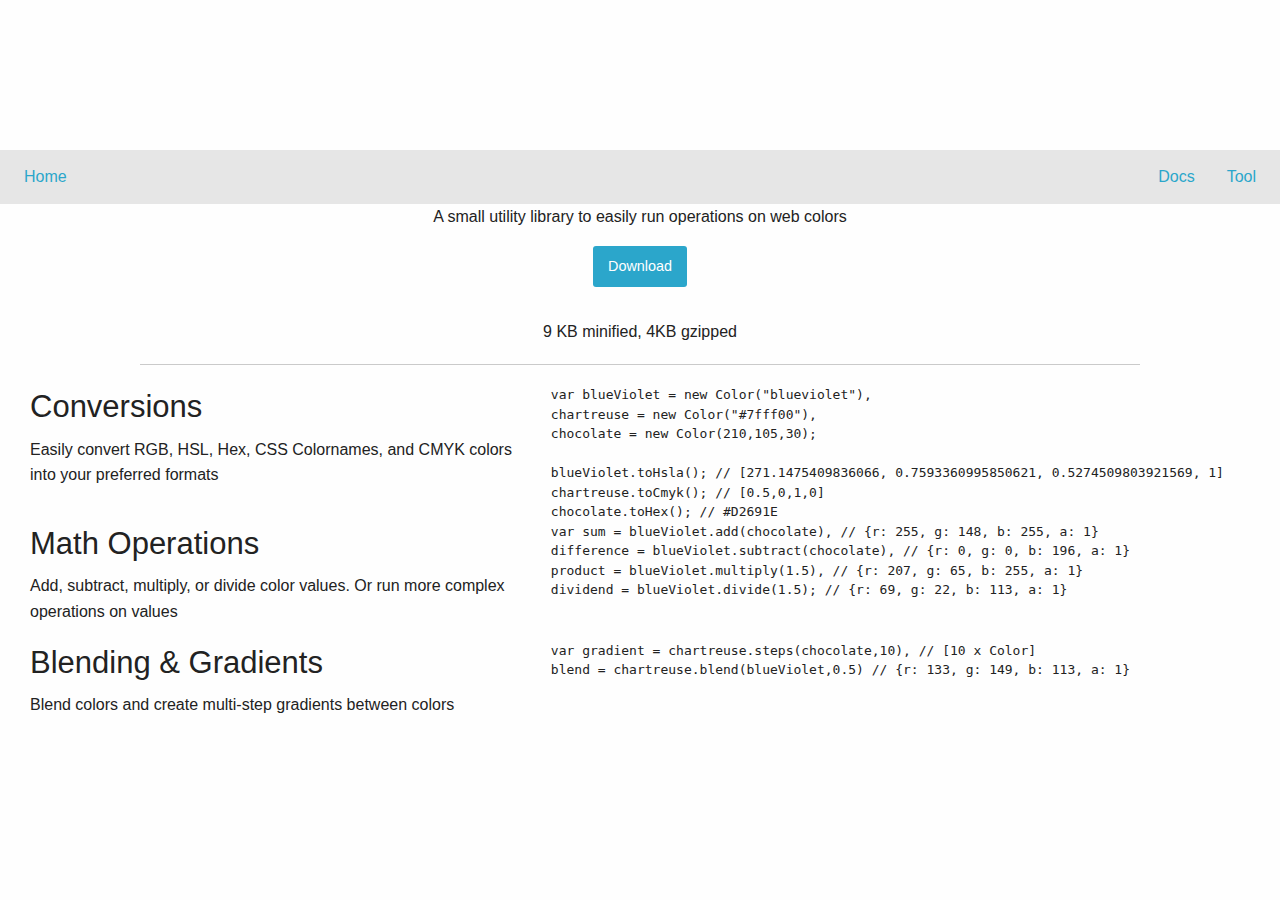
==== index.html @ 23910726 "added download button" ====
<html>
	<head>
		<link rel="stylesheet" href="css/foundation.css" />
		<link rel="stylesheet" href="css/prism.css" />
		<link rel="stylesheet" href="css/index.css" />
		<title>ColorMathJS</title>
	</head>
	
	<body>
		<canvas id="logo"><h1>ColorMathJS</h1></canvas>
		<header class="top-bar">
			<ul class="vertical medium-horizontal menu icon-top top-bar-left">
				<li><a href="index.html">Home</a></li>
			</ul>
			<ul class="vertical medium-horizontal menu icon-top top-bar-right">
				<li><a href="docs.html">Docs</a></li>
				<li><a href="tool.html">Tool</a></li>
			</ul>
		</header>
		<section>
			<p class="tag-line text-center">A small utility library to easily run operations on web colors</p>
			<p class="text-center"><a class="button" href="https://github.com/dpfens/ColorMathJS/archive/master.zip">Download</a></p>
			<p class="text-center desc">9 KB minified, 4KB gzipped</p>
			
			<hr/>		

			<div class="medium-12 columns">
				<div class="medium-5 columns">
					<h3>Conversions</h3>
					<p>Easily convert RGB, HSL, Hex, CSS Colornames, and CMYK colors into your preferred formats</p>
				</div>
				
				<div class="medium-7 columns">
					<pre><code class="language-javascript">var blueViolet = new Color("blueviolet"),
chartreuse = new Color("#7fff00"),
chocolate = new Color(210,105,30);

blueViolet.toHsla(); // [271.1475409836066, 0.7593360995850621, 0.5274509803921569, 1]
chartreuse.toCmyk(); // [0.5,0,1,0]
chocolate.toHex(); // #D2691E</code></pre>
				
				</div>
			
			</div>
			
			<div class="medium-12 columns">
				<div class="medium-5 columns">
					<h3>Math Operations</h3>
					<p>Add, subtract, multiply, or divide color values.  Or run more complex operations on values</p>
				</div>
				
				<div class="medium-7 columns">
					<pre><code class="language-javascript">var sum = blueViolet.add(chocolate), // {r: 255, g: 148, b: 255, a: 1}
difference = blueViolet.subtract(chocolate), // {r: 0, g: 0, b: 196, a: 1}
product = blueViolet.multiply(1.5), // {r: 207, g: 65, b: 255, a: 1}
dividend = blueViolet.divide(1.5); // {r: 69, g: 22, b: 113, a: 1}</code></pre>
				</div>
			
			</div>
			
			<div class="medium-12 columns">
				<div class="medium-5 columns">
					<h3>Blending & Gradients</h3>
					<p>Blend colors and create multi-step gradients between colors</p>
				</div>
				
				<div class="medium-7 columns">
					<pre><code class="language-javascript">var gradient = chartreuse.steps(chocolate,10), // [10 x Color]
blend = chartreuse.blend(blueViolet,0.5) // {r: 133, g: 149, b: 113, a: 1}
</code></pre>
				</div>
			
			</div>
			
		</section>
	</body>
	<script src="js/lib/jquery-2.1.4.min.js"></script>
	<script src="js/lib/foundation.min.js"></script>
	<script src="js/lib/prism.js"></script>
	<script src="colormath.js"></script>
	<script src="js/index.js"></script>
</html>
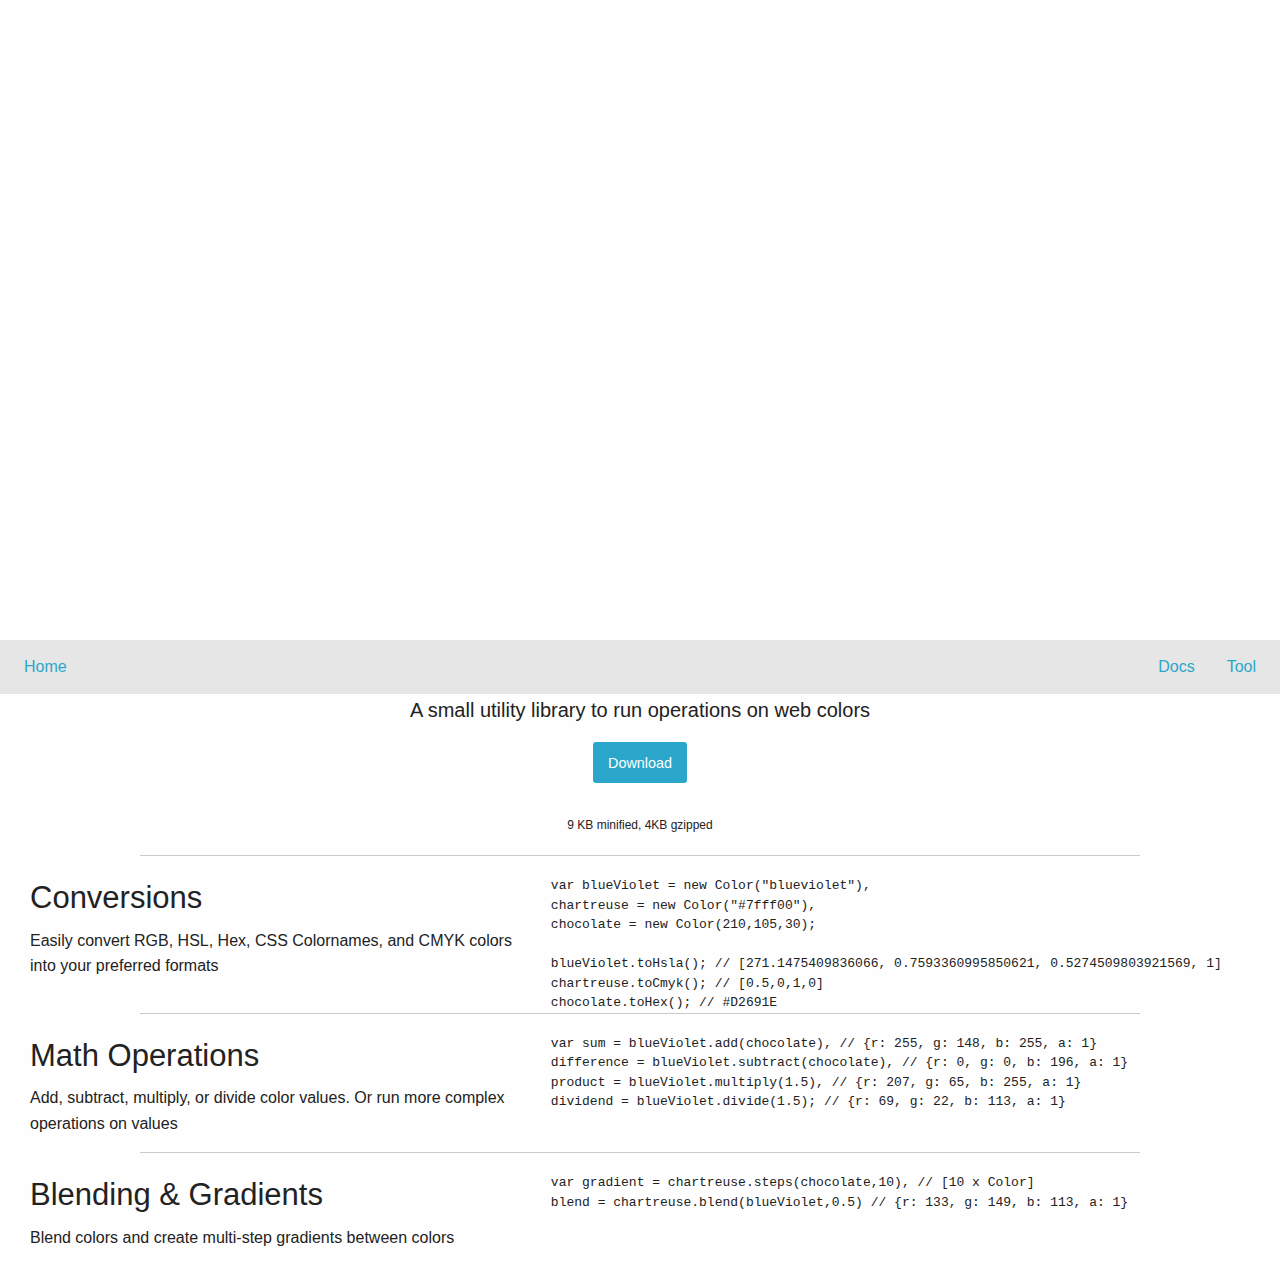
==== commit 5b7cbc42: "added <hr> between code samples" ====
--- a/index.html
+++ b/index.html
@@ -18,7 +18,7 @@
 			</ul>
 		</header>
 		<section>
-			<p class="tag-line text-center">A small utility library to easily run operations on web colors</p>
+			<p class="tag-line text-center">A small utility library to run operations on web colors</p>
 			<p class="text-center"><a class="button" href="https://github.com/dpfens/ColorMathJS/archive/master.zip">Download</a></p>
 			<p class="text-center desc">9 KB minified, 4KB gzipped</p>
 			
@@ -42,6 +42,8 @@
 				</div>
 			
 			</div>
+
+			<hr/>
 			
 			<div class="medium-12 columns">
 				<div class="medium-5 columns">
@@ -57,6 +59,8 @@
 				</div>
 			
 			</div>
+
+			<hr/>
 			
 			<div class="medium-12 columns">
 				<div class="medium-5 columns">
--- a/css/index.css
+++ b/css/index.css
@@ -0,0 +1,13 @@
+canvas#logo {
+	width: 100%;
+}
+
+.tag-line {
+	font-size: 1.25rem;
+	line-height: 2rem;
+}
+
+.desc {
+	font-size: 0.75rem;
+	line-height: 1.25rem;
+}
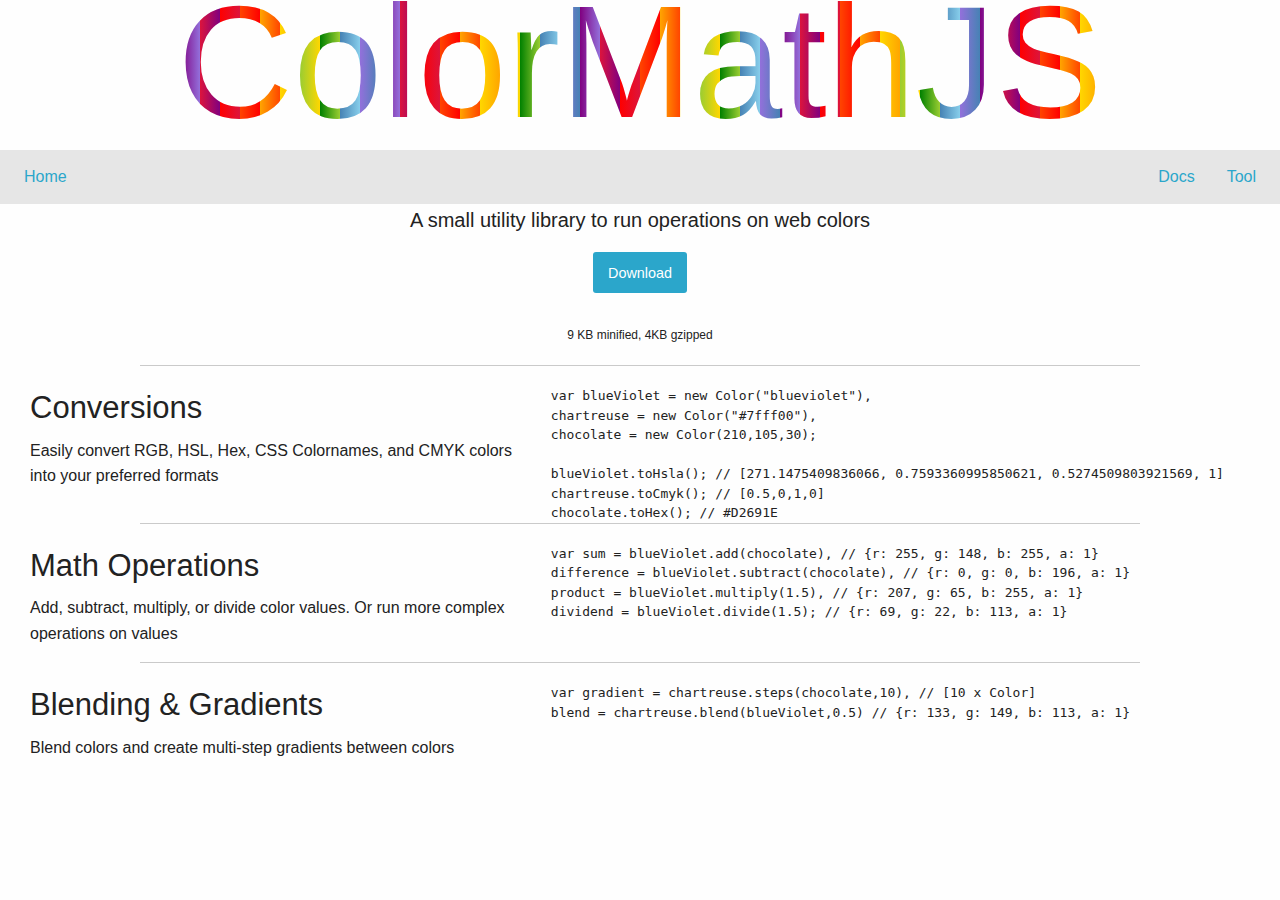
==== commit 192ebc17: "changed logo from canvas to SVG" ====
--- a/index.html
+++ b/index.html
@@ -7,7 +7,28 @@
 	</head>
 	
 	<body>
-		<canvas id="logo"><h1>ColorMathJS</h1></canvas>
+		<svg id="logo" version="1.1" xmlns="http://www.w3.org/2000/svg" xmlns:xlink="http://www.w3.org/1999/xlink">
+			<defs>
+				<linearGradient id="Gradient">
+					<stop offset="0%" stop-color="crimson" /><stop offset="10%" stop-color="purple" />
+          				<stop offset="10%" stop-color="red" /><stop offset="20%" stop-color="crimson" />
+          				<stop offset="20%" stop-color="orangered" /><stop offset="30%" stop-color="red" />
+          				<stop offset="30%" stop-color="orange" /><stop offset="40%" stop-color="orangered" />
+          				<stop offset="40%" stop-color="gold" /><stop offset="50%" stop-color="orange" />
+          				<stop offset="50%" stop-color="yellowgreen" /><stop offset="60%" stop-color="gold" />
+          				<stop offset="60%" stop-color="green" /><stop offset="70%" stop-color="yellowgreen" />
+          				<stop offset="70%" stop-color="steelblue" /><stop offset="80%" stop-color="skyblue" />
+          				<stop offset="80%" stop-color="mediumpurple" /><stop offset="90%" stop-color="steelblue" />
+          				<stop offset="90%" stop-color="purple" /><stop offset="100%" stop-color="mediumpurple" />
+				</linearGradient>
+				<pattern id="p-stripes"  patternUnits="userSpaceOnUse" width="200" height="200" viewbox="0 0 200 200">
+					<rect width="200" height="200" fill="url(#Gradient)"/>
+				</pattern>
+
+			</defs>
+
+			<text dx="50%" dy="50%" text-anchor="middle">ColorMathJS</text>
+		</svg>
 		<header class="top-bar">
 			<ul class="vertical medium-horizontal menu icon-top top-bar-left">
 				<li><a href="index.html">Home</a></li>
--- a/css/index.css
+++ b/css/index.css
@@ -1,5 +1,12 @@
-canvas#logo {
+svg#logo {
 	width: 100%;
+}
+
+svg#logo text {
+	fill: url(#p-stripes);
+font-family: Helvetica;
+	font-size: 10rem;
+	dominant-baseline: middle;
 }
 
 .tag-line {
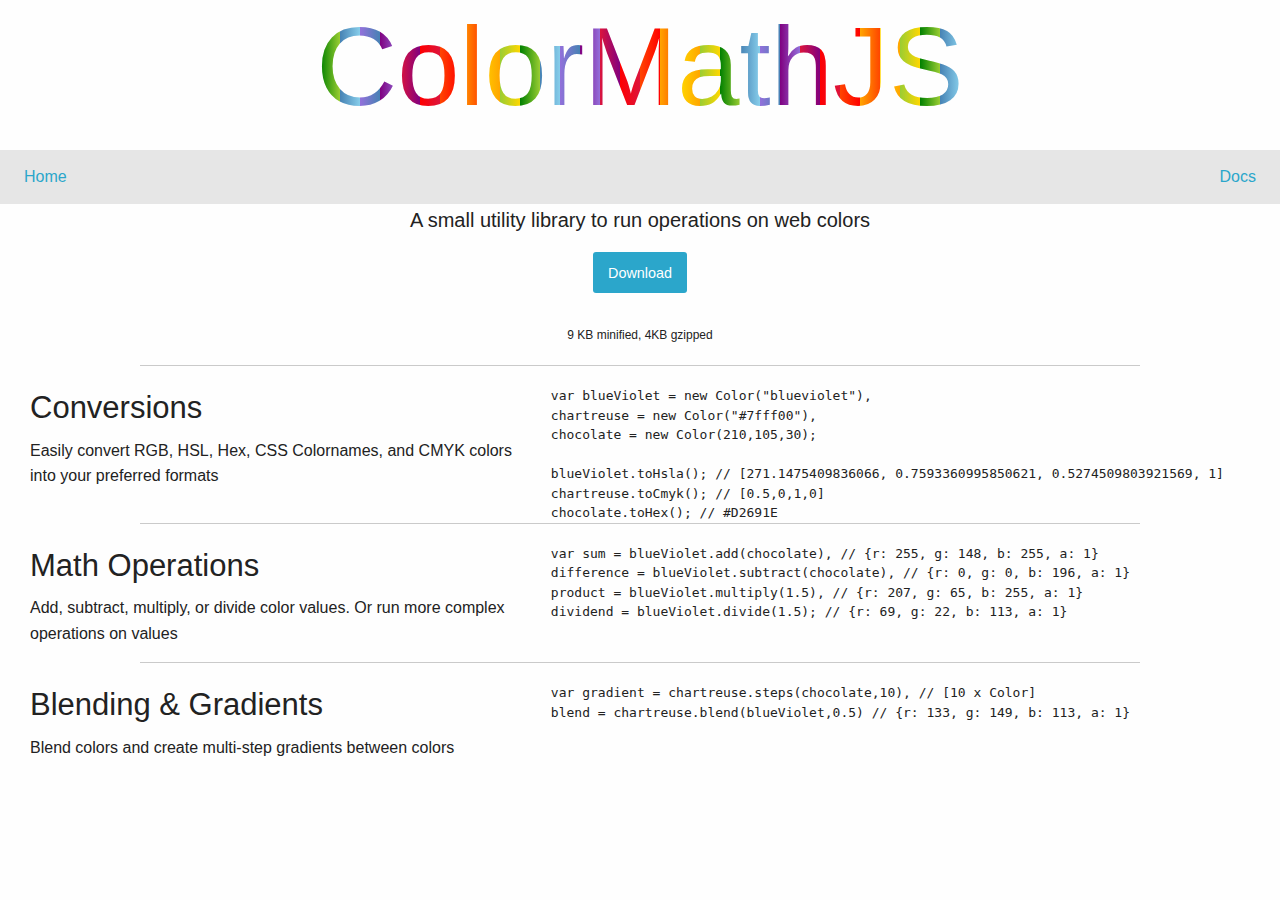
==== commit 6325cc10: "removed Tool link and added global style sheet" ====
--- a/index.html
+++ b/index.html
@@ -2,6 +2,7 @@
 	<head>
 		<link rel="stylesheet" href="css/foundation.css" />
 		<link rel="stylesheet" href="css/prism.css" />
+		<link rel="stylesheet" href="css/global.css" />
 		<link rel="stylesheet" href="css/index.css" />
 		<title>ColorMathJS</title>
 	</head>
@@ -27,7 +28,7 @@
 
 			</defs>
 
-			<text dx="50%" dy="50%" text-anchor="middle">ColorMathJS</text>
+			<text dx="50%" dy="50%" align text-anchor="middle">ColorMathJS</text>
 		</svg>
 		<header class="top-bar">
 			<ul class="vertical medium-horizontal menu icon-top top-bar-left">
@@ -35,7 +36,7 @@
 			</ul>
 			<ul class="vertical medium-horizontal menu icon-top top-bar-right">
 				<li><a href="docs.html">Docs</a></li>
-				<li><a href="tool.html">Tool</a></li>
+				<!--li><a href="tool.html">Tool</a></li-->
 			</ul>
 		</header>
 		<section>
--- a/css/index.css
+++ b/css/index.css
@@ -1,13 +1,36 @@
 svg#logo {
 	width: 100%;
+	height: auto;
 }
 
 svg#logo text {
 	fill: url(#p-stripes);
 font-family: Helvetica;
-	font-size: 10rem;
 	dominant-baseline: middle;
 }
+
+@media screen 
+  and (max-width: 500px) {
+	svg#logo text {
+		font-size: 4rem;
+	}
+} 
+
+@media screen 
+  and (min-width: 501px)
+  and (max-width: 800px) {
+	svg#logo text {
+		font-size: 5rem;
+	}
+} 
+
+@media screen 
+  and (min-width: 801px) {
+	svg#logo text {
+		font-size: 7rem;
+	}
+} 
+
 
 .tag-line {
 	font-size: 1.25rem;
